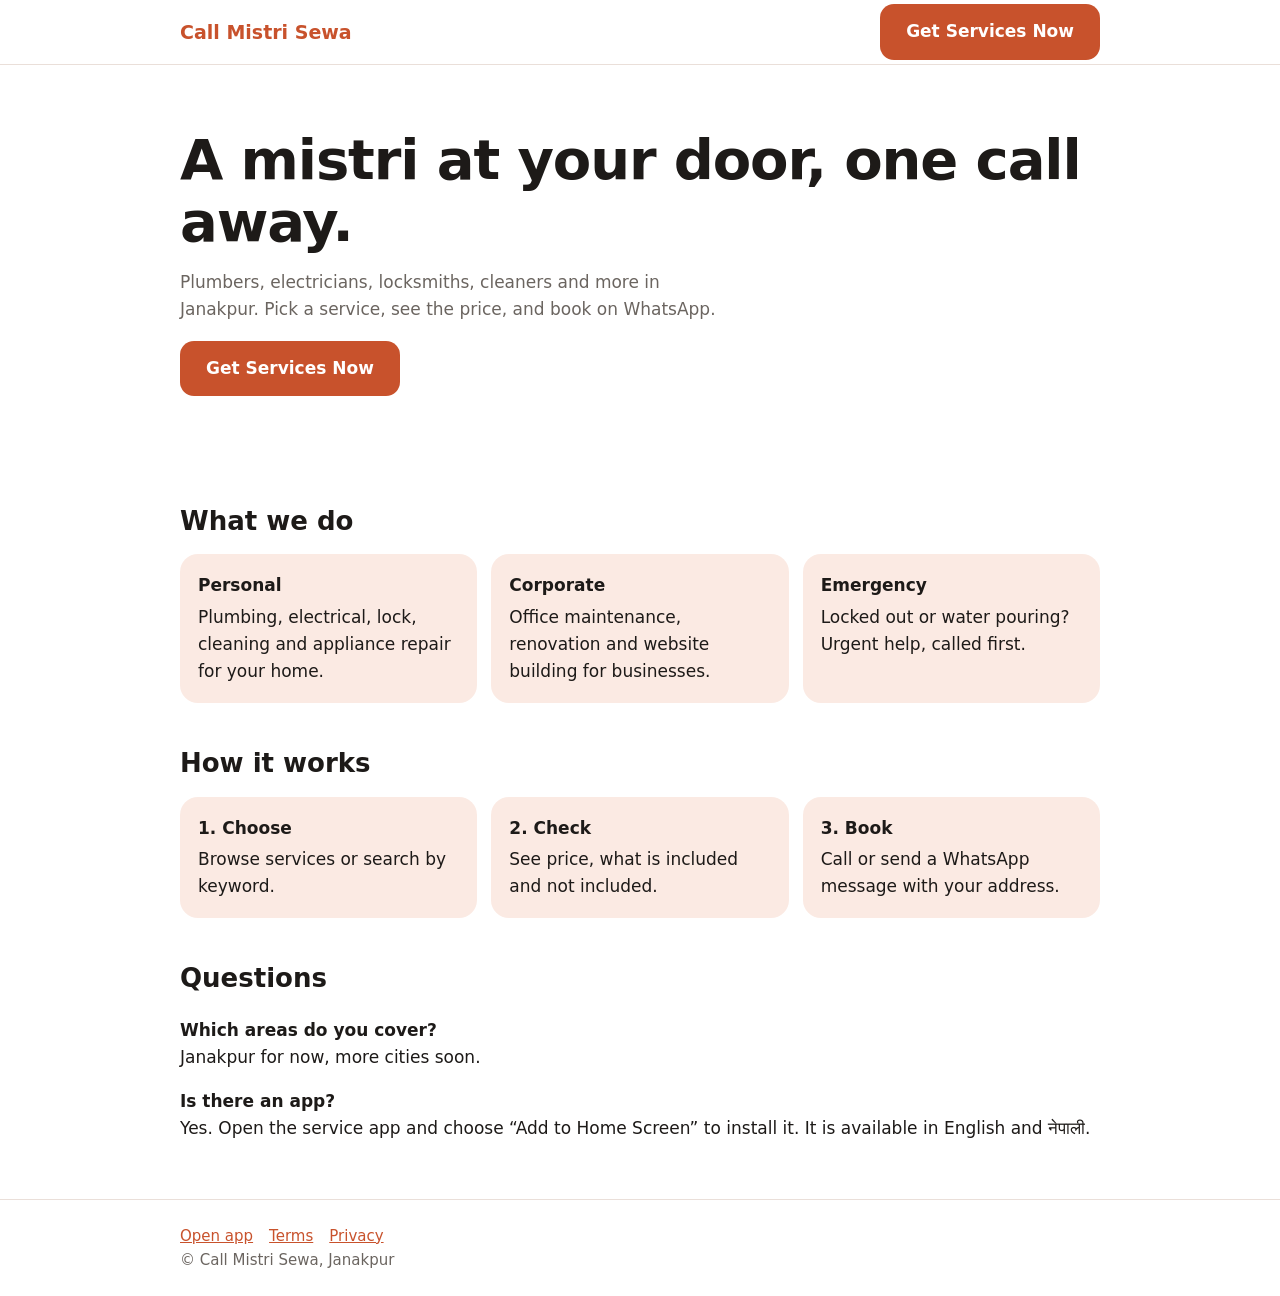
==== index.html @ 62a2dc9b "a" ====
<!doctype html><html lang="en"><head><meta charset="utf-8"><meta name="viewport" content="width=device-width,initial-scale=1">
<title>Call Mistri Sewa – Plumber, Electrician, Locksmith & Home Services in Janakpur</title>
<meta name="description" content="Book trusted plumbers, electricians, locksmiths, cleaners and website builders in Janakpur. Call or WhatsApp in seconds. Emergency services available.">
<link rel="canonical" href="https://domain.com/"><meta name="theme-color" content="#c8522c">
<meta property="og:title" content="Call Mistri Sewa – Home & Business Services in Janakpur"><meta property="og:description" content="Plumbing, electrical, lock, cleaning, renovation and more. Book on WhatsApp."><meta property="og:type" content="website"><meta property="og:url" content="https://domain.com/">
<link rel="stylesheet" href="/site.css">
<script type="application/ld+json">{"@context":"https://schema.org","@type":"HomeAndConstructionBusiness","name":"Call Mistri Sewa","url":"https://domain.com/","areaServed":"Janakpur, Nepal","telephone":"+9779800000000","priceRange":"Rs.","description":"Home, corporate and emergency repair services in Janakpur."}</script></head>
<body><header><div class="w"><a class="logo" href="/">Call Mistri Sewa</a><a class="btn" href="/app/">Get Services Now</a></div></header>
<main class="w"><section class="hero"><h1>A mistri at your door, one call away.</h1><p>Plumbers, electricians, locksmiths, cleaners and more in Janakpur. Pick a service, see the price, and book on WhatsApp.</p><p><a class="btn" href="/app/">Get Services Now</a></p></section>
<section><h2>What we do</h2><div class="grid"><div><b>Personal</b>Plumbing, electrical, lock, cleaning and appliance repair for your home.</div><div><b>Corporate</b>Office maintenance, renovation and website building for businesses.</div><div><b>Emergency</b>Locked out or water pouring? Urgent help, called first.</div></div></section>
<section><h2>How it works</h2><div class="grid"><div><b>1. Choose</b>Browse services or search by keyword.</div><div><b>2. Check</b>See price, what is included and not included.</div><div><b>3. Book</b>Call or send a WhatsApp message with your address.</div></div></section>
<section><h2>Questions</h2><p><b>Which areas do you cover?</b><br>Janakpur for now, more cities soon.</p><p><b>Is there an app?</b><br>Yes. Open the service app and choose “Add to Home Screen” to install it. It is available in English and नेपाली.</p></section></main>
<footer><div class="w"><a href="/app/">Open app</a><a href="/terms.html">Terms</a><a href="/privacy.html">Privacy</a><div>© Call Mistri Sewa, Janakpur</div></div></footer></body></html>
---- site.css ----
:root{--bg:#fff;--ink:#1d1a18;--mut:#6b6560;--brand:#c8522c;--tint:#fbeae3;--line:#eadfd9}
@media(prefers-color-scheme:dark){:root{--bg:#141210;--ink:#f3ece8;--mut:#a39a94;--tint:#2a1a14;--line:#2e2623}}
*{box-sizing:border-box}body{margin:0;font:17px/1.6 system-ui,-apple-system,"Segoe UI",sans-serif;background:var(--bg);color:var(--ink)}
.w{max-width:960px;margin:auto;padding:0 20px}header{border-bottom:1px solid var(--line)}header .w{display:flex;justify-content:space-between;align-items:center;height:64px}
.logo{font-weight:800;font-size:19px;color:var(--brand);text-decoration:none}a{color:var(--brand)}
.btn{display:inline-block;background:var(--brand);color:#fff;padding:14px 26px;border-radius:14px;font-weight:700;text-decoration:none}
.hero{padding:64px 0 48px}h1{font-size:clamp(34px,6vw,56px);line-height:1.1;margin:0 0 16px;letter-spacing:-.02em}h2{font-size:26px;margin:40px 0 12px}
.hero p{max-width:560px;color:var(--mut)}.grid{display:grid;grid-template-columns:repeat(auto-fit,minmax(220px,1fr));gap:14px}
.grid div{background:var(--tint);border-radius:18px;padding:18px}.grid b{display:block;margin-bottom:4px}
footer{border-top:1px solid var(--line);margin-top:56px;padding:24px 0;color:var(--mut);font-size:15px}footer a{margin-right:16px}
.doc{padding:40px 0}.doc h2{font-size:20px}
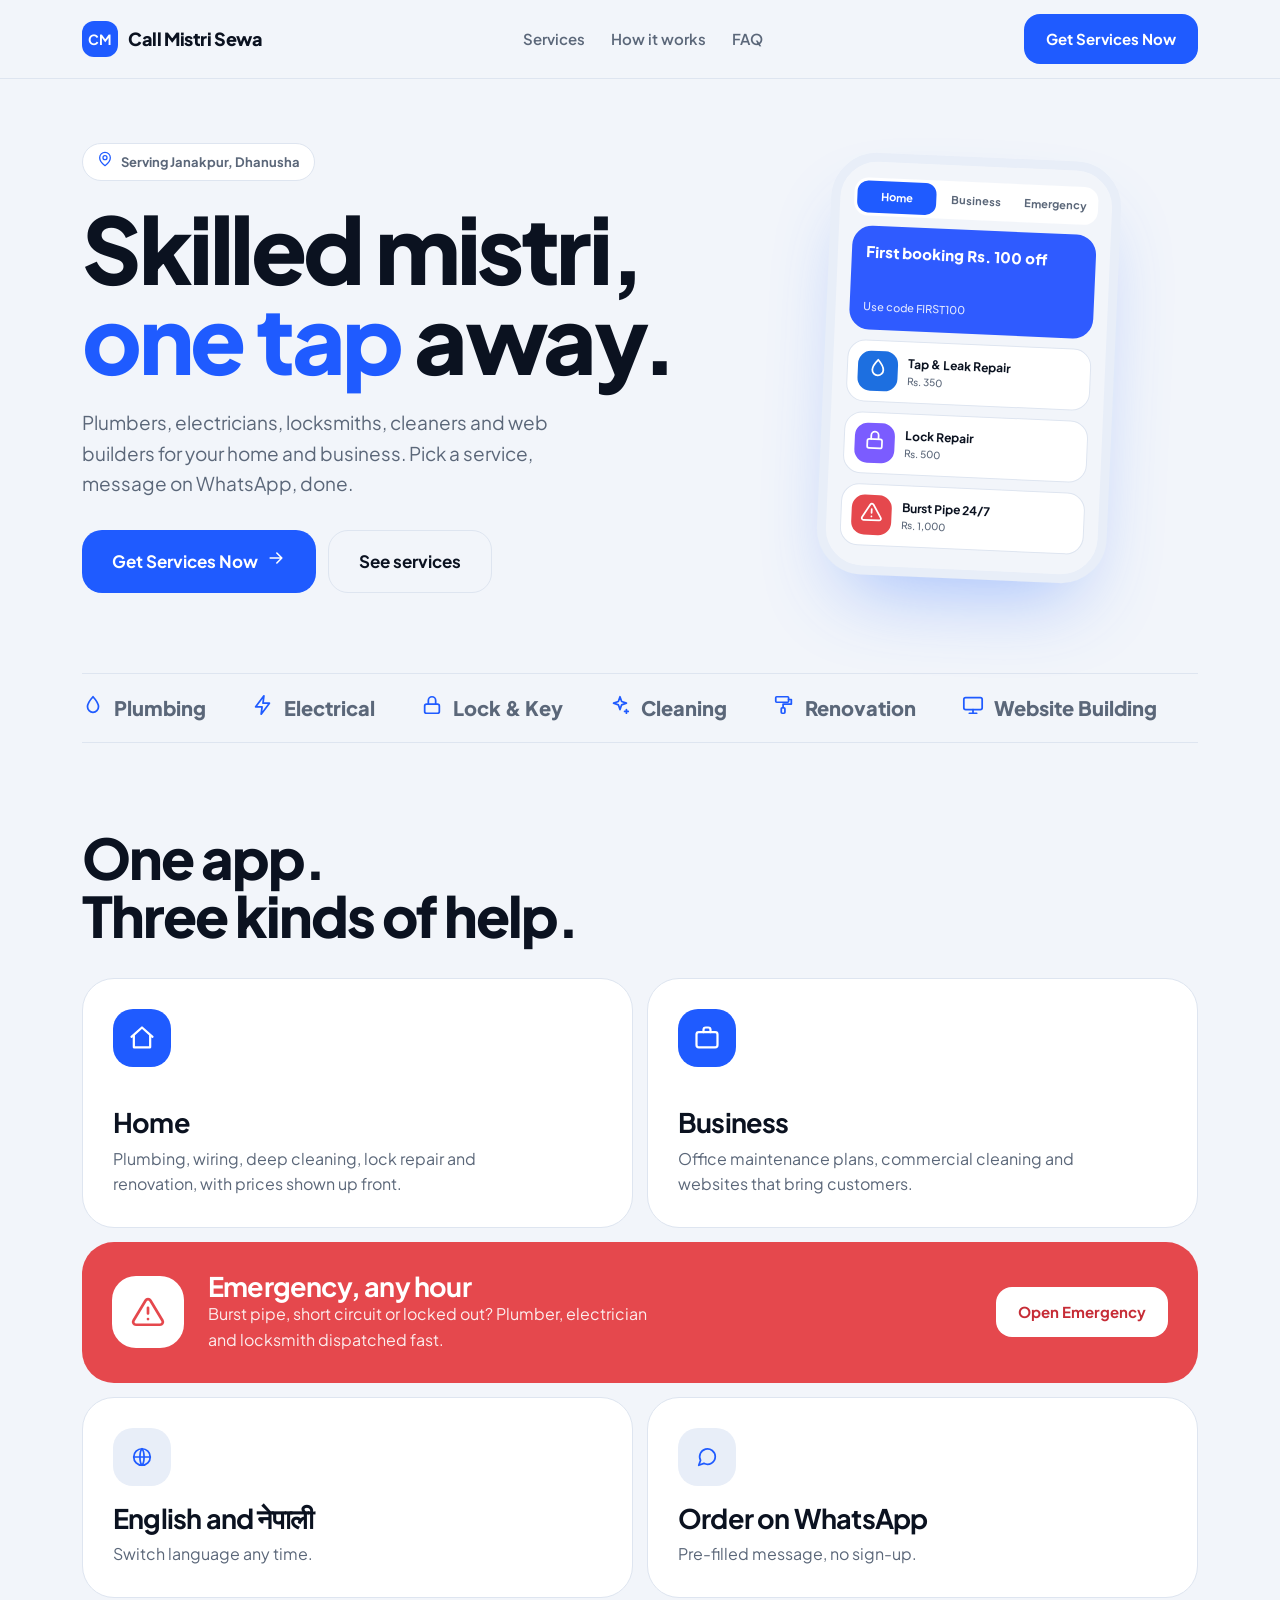
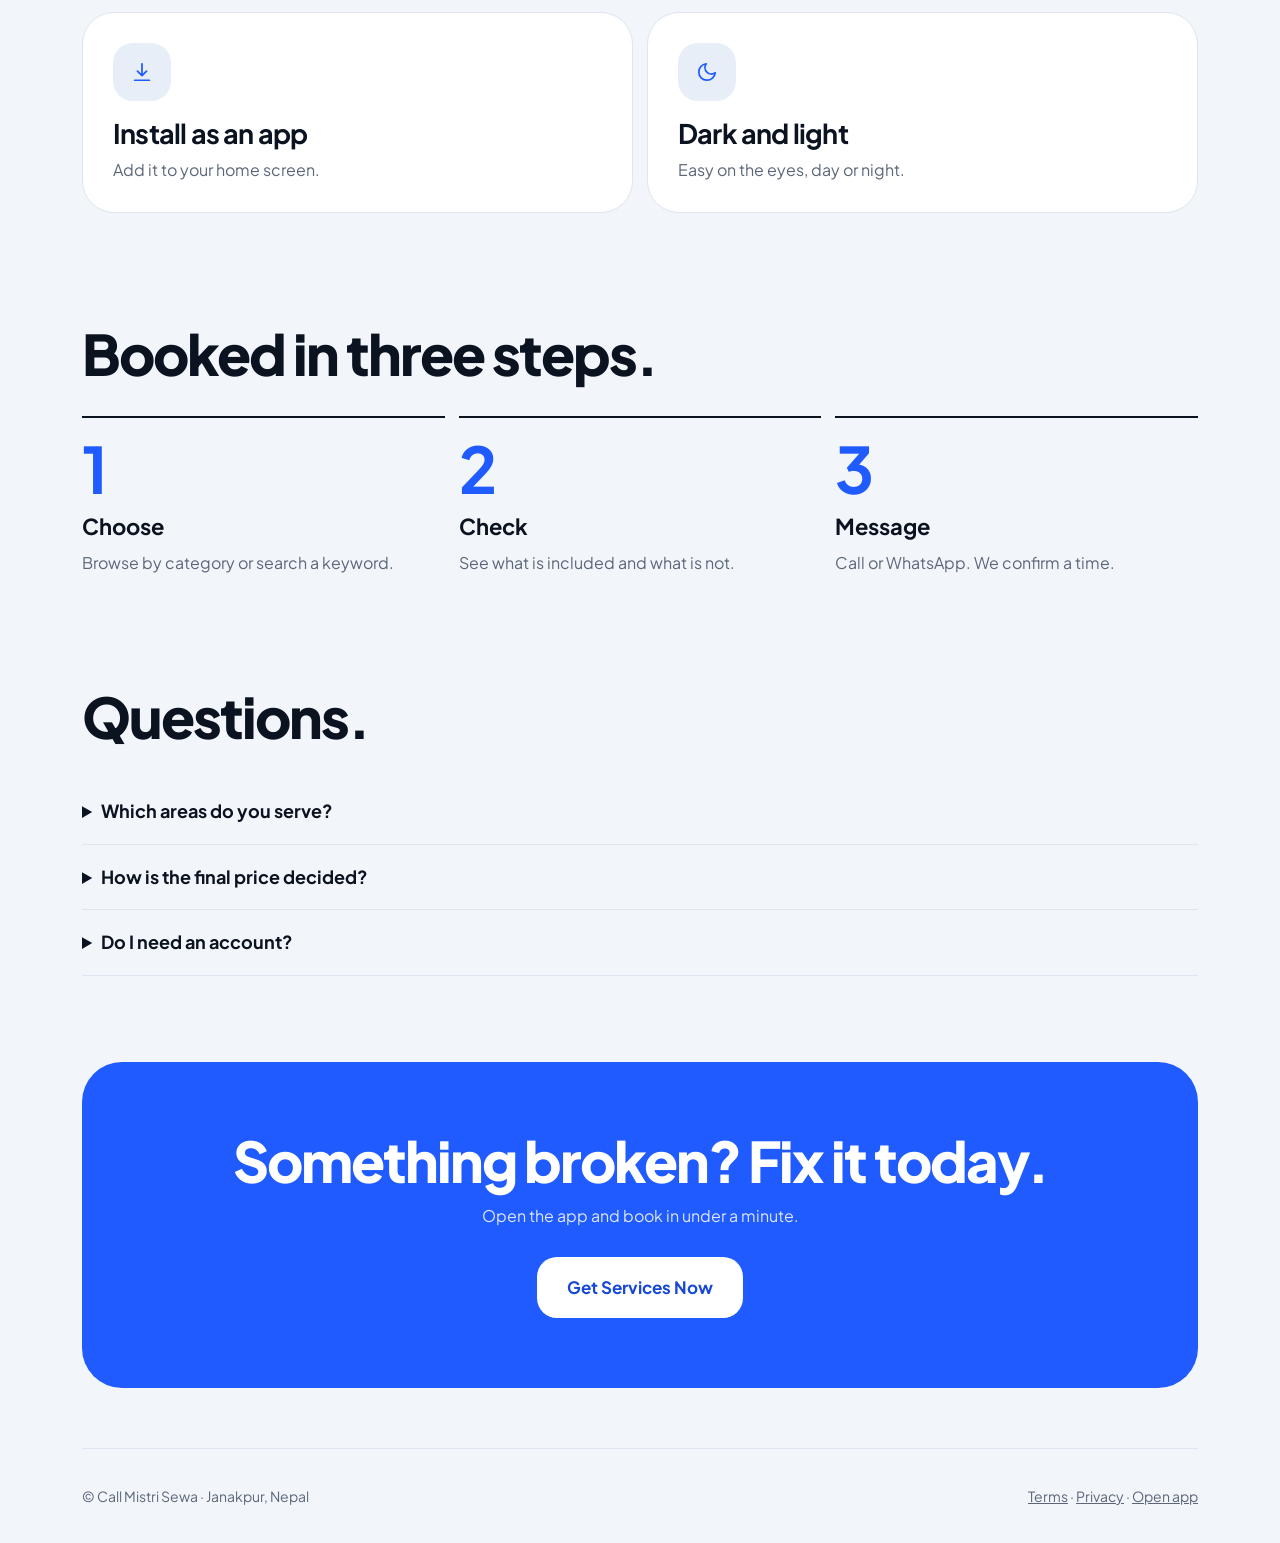
==== commit 0093dbc5: "MVP 1" ====
--- a/index.html
+++ b/index.html
@@ -1,13 +1,24 @@
-<!doctype html><html lang="en"><head><meta charset="utf-8"><meta name="viewport" content="width=device-width,initial-scale=1">
+<!doctype html><html lang=en><head><meta charset=utf-8><meta name=viewport content="width=device-width,initial-scale=1">
 <title>Call Mistri Sewa – Plumber, Electrician, Locksmith & Home Services in Janakpur</title>
-<meta name="description" content="Book trusted plumbers, electricians, locksmiths, cleaners and website builders in Janakpur. Call or WhatsApp in seconds. Emergency services available.">
-<link rel="canonical" href="https://domain.com/"><meta name="theme-color" content="#c8522c">
-<meta property="og:title" content="Call Mistri Sewa – Home & Business Services in Janakpur"><meta property="og:description" content="Plumbing, electrical, lock, cleaning, renovation and more. Book on WhatsApp."><meta property="og:type" content="website"><meta property="og:url" content="https://domain.com/">
-<link rel="stylesheet" href="/site.css">
-<script type="application/ld+json">{"@context":"https://schema.org","@type":"HomeAndConstructionBusiness","name":"Call Mistri Sewa","url":"https://domain.com/","areaServed":"Janakpur, Nepal","telephone":"+9779800000000","priceRange":"Rs.","description":"Home, corporate and emergency repair services in Janakpur."}</script></head>
-<body><header><div class="w"><a class="logo" href="/">Call Mistri Sewa</a><a class="btn" href="/app/">Get Services Now</a></div></header>
-<main class="w"><section class="hero"><h1>A mistri at your door, one call away.</h1><p>Plumbers, electricians, locksmiths, cleaners and more in Janakpur. Pick a service, see the price, and book on WhatsApp.</p><p><a class="btn" href="/app/">Get Services Now</a></p></section>
-<section><h2>What we do</h2><div class="grid"><div><b>Personal</b>Plumbing, electrical, lock, cleaning and appliance repair for your home.</div><div><b>Corporate</b>Office maintenance, renovation and website building for businesses.</div><div><b>Emergency</b>Locked out or water pouring? Urgent help, called first.</div></div></section>
-<section><h2>How it works</h2><div class="grid"><div><b>1. Choose</b>Browse services or search by keyword.</div><div><b>2. Check</b>See price, what is included and not included.</div><div><b>3. Book</b>Call or send a WhatsApp message with your address.</div></div></section>
-<section><h2>Questions</h2><p><b>Which areas do you cover?</b><br>Janakpur for now, more cities soon.</p><p><b>Is there an app?</b><br>Yes. Open the service app and choose “Add to Home Screen” to install it. It is available in English and नेपाली.</p></section></main>
-<footer><div class="w"><a href="/app/">Open app</a><a href="/terms.html">Terms</a><a href="/privacy.html">Privacy</a><div>© Call Mistri Sewa, Janakpur</div></div></footer></body></html>
+<meta name=description content="Book trusted mistri in Janakpur: plumbing, electrical, lock repair, cleaning, renovation, website building and 24/7 emergency help. Order by call or WhatsApp.">
+<link rel=canonical href=https://domain.com/><link rel=icon href=/app/icon.svg><meta name=theme-color content="#0A0E14">
+<meta property=og:title content="Call Mistri Sewa – Home, Business & Emergency Services in Janakpur"><meta property=og:type content=website><meta property=og:image content=https://domain.com/app/icon-512.png>
+<link href="https://fonts.googleapis.com/css2?family=Plus+Jakarta+Sans:wght@400;600;800&family=Noto+Sans+Devanagari:wght@400;700&display=swap" rel=stylesheet><link rel=stylesheet href=/site.css>
+<script type=application/ld+json>{"@context":"https://schema.org","@type":"LocalBusiness","name":"Call Mistri Sewa","areaServed":"Janakpur, Nepal","url":"https://domain.com/","description":"Home, business and emergency services by call or WhatsApp.","priceRange":"Rs."}</script></head>
+<body><div class=top><div class=w><nav><a class=logo href=/><b>CM</b>Call Mistri Sewa</a><div class=l><a href=#services>Services</a><a href=#how>How it works</a><a href=#faq>FAQ</a></div><a class=btn href=/app/>Get Services Now</a></nav></div></div>
+<div class=w><header class=hero><div><div class=pill><span data-i=pin data-s=16></span>Serving Janakpur, Dhanusha</div>
+<h1>Skilled mistri, <span>one tap</span> away.</h1><p class=lead>Plumbers, electricians, locksmiths, cleaners and web builders for your home and business. Pick a service, message on WhatsApp, done.</p>
+<div class=acts><a class="btn big" href=/app/>Get Services Now<span data-i=arrow data-s=20></span></a><a class="btn big o" href=#services>See services</a></div></div>
+<div class=ph aria-hidden=true><div class=s><i>Home</i><i>Business</i><i>Emergency</i></div><div class=m style=background:#2F5BFF>First booking Rs. 100 off<small>Use code FIRST100</small></div>
+<div class=pt><u style=background:#1D6FE0><span data-i=drop></span></u><div>Tap & Leak Repair<small>Rs. 350</small></div></div><div class=pt><u style=background:#7B5CFF><span data-i=lock></span></u><div>Lock Repair<small>Rs. 500</small></div></div><div class=pt><u style=background:#E5484D><span data-i=alert></span></u><div>Burst Pipe 24/7<small>Rs. 1,000</small></div></div></div></header>
+<div class=mq aria-hidden=true><div><span><i data-i=drop></i>Plumbing</span><span><i data-i=bolt></i>Electrical</span><span><i data-i=lock></i>Lock & Key</span><span><i data-i=sparkle></i>Cleaning</span><span><i data-i=roller></i>Renovation</span><span><i data-i=monitor></i>Website Building</span><span><i data-i=building></i>Office Care</span><span><i data-i=drop></i>Plumbing</span><span><i data-i=bolt></i>Electrical</span><span><i data-i=lock></i>Lock & Key</span><span><i data-i=sparkle></i>Cleaning</span><span><i data-i=roller></i>Renovation</span><span><i data-i=monitor></i>Website Building</span><span><i data-i=building></i>Office Care</span></div></div>
+<section id=services><h2>One app.<br>Three kinds of help.</h2><div class=bento>
+<div class=t><div class=ico data-i=home data-s=28></div><div><h3>Home</h3><p>Plumbing, wiring, deep cleaning, lock repair and renovation, with prices shown up front.</p></div></div>
+<div class=t><div class=ico data-i=brief data-s=28></div><div><h3>Business</h3><p>Office maintenance plans, commercial cleaning and websites that bring customers.</p></div></div>
+<div class="t r"><div class=ico data-i=alert data-s=34></div><div><h3 style=margin:0>Emergency, any hour</h3><p>Burst pipe, short circuit or locked out? Plumber, electrician and locksmith dispatched fast.</p></div><a class=btn href=/app/#/emergency>Open Emergency</a></div>
+<div class="t s"><div class=ico data-i=globe></div><div><h3>English and नेपाली</h3><p>Switch language any time.</p></div></div><div class="t s"><div class=ico data-i=chat></div><div><h3>Order on WhatsApp</h3><p>Pre-filled message, no sign-up.</p></div></div>
+<div class="t s"><div class=ico data-i=install></div><div><h3>Install as an app</h3><p>Add it to your home screen.</p></div></div><div class="t s"><div class=ico data-i=moon></div><div><h3>Dark and light</h3><p>Easy on the eyes, day or night.</p></div></div></div></section>
+<section id=how><h2>Booked in three steps.</h2><div class=steps><div><b>1</b><h3>Choose</h3><p>Browse by category or search a keyword.</p></div><div><b>2</b><h3>Check</h3><p>See what is included and what is not.</p></div><div><b>3</b><h3>Message</h3><p>Call or WhatsApp. We confirm a time.</p></div></div></section>
+<section id=faq><h2>Questions.</h2><details><summary>Which areas do you serve?</summary><p>Currently Janakpur and nearby areas in Dhanusha. More cities will be added.</p></details><details><summary>How is the final price decided?</summary><p>Listed prices are starting prices. The mistri confirms the final price before work begins.</p></details><details><summary>Do I need an account?</summary><p>No. Message us on WhatsApp or call directly.</p></details></section>
+<div class=cta><h2>Something broken? Fix it today.</h2><p>Open the app and book in under a minute.</p><a class="btn big" href=/app/>Get Services Now</a></div>
+<footer><span>© Call Mistri Sewa · Janakpur, Nepal</span><span><a href=/terms.html>Terms</a> · <a href=/privacy.html>Privacy</a> · <a href=/app/>Open app</a></span></footer></div><script src=/icons.js></script></body></html>
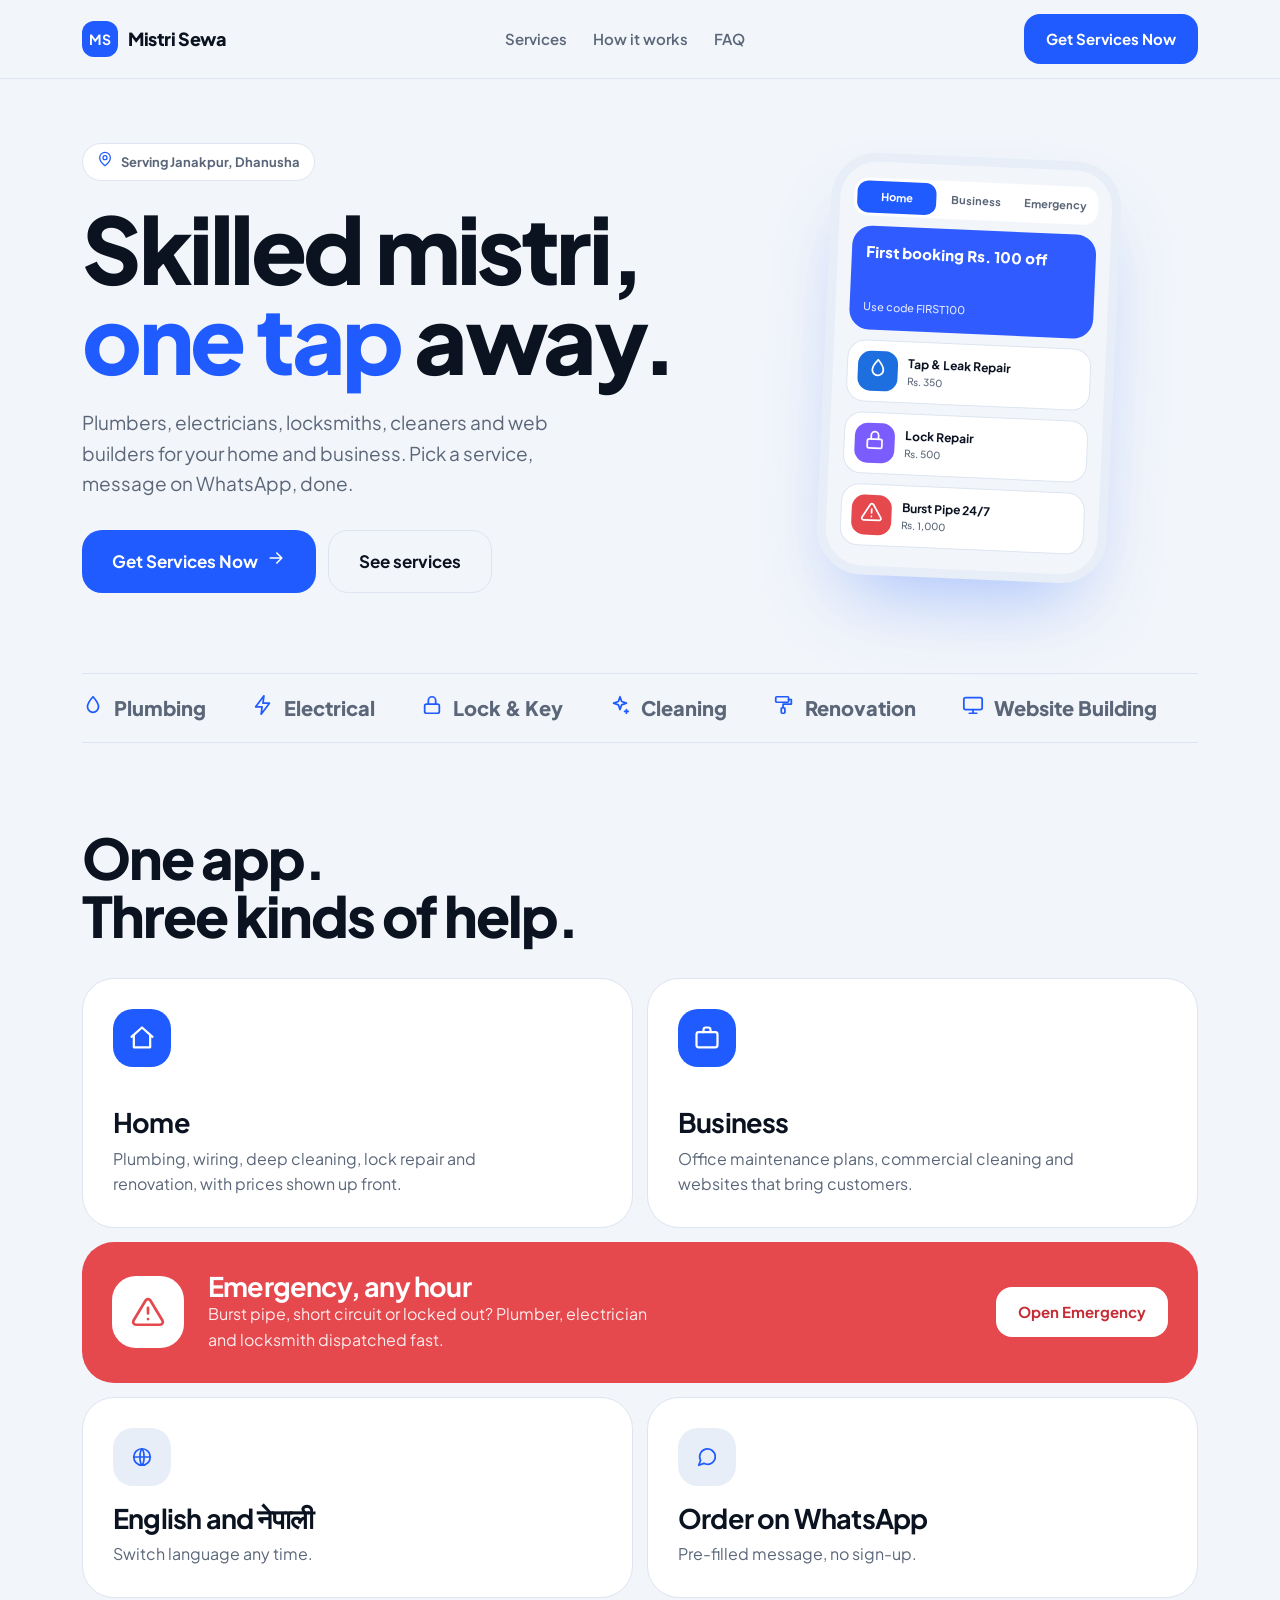
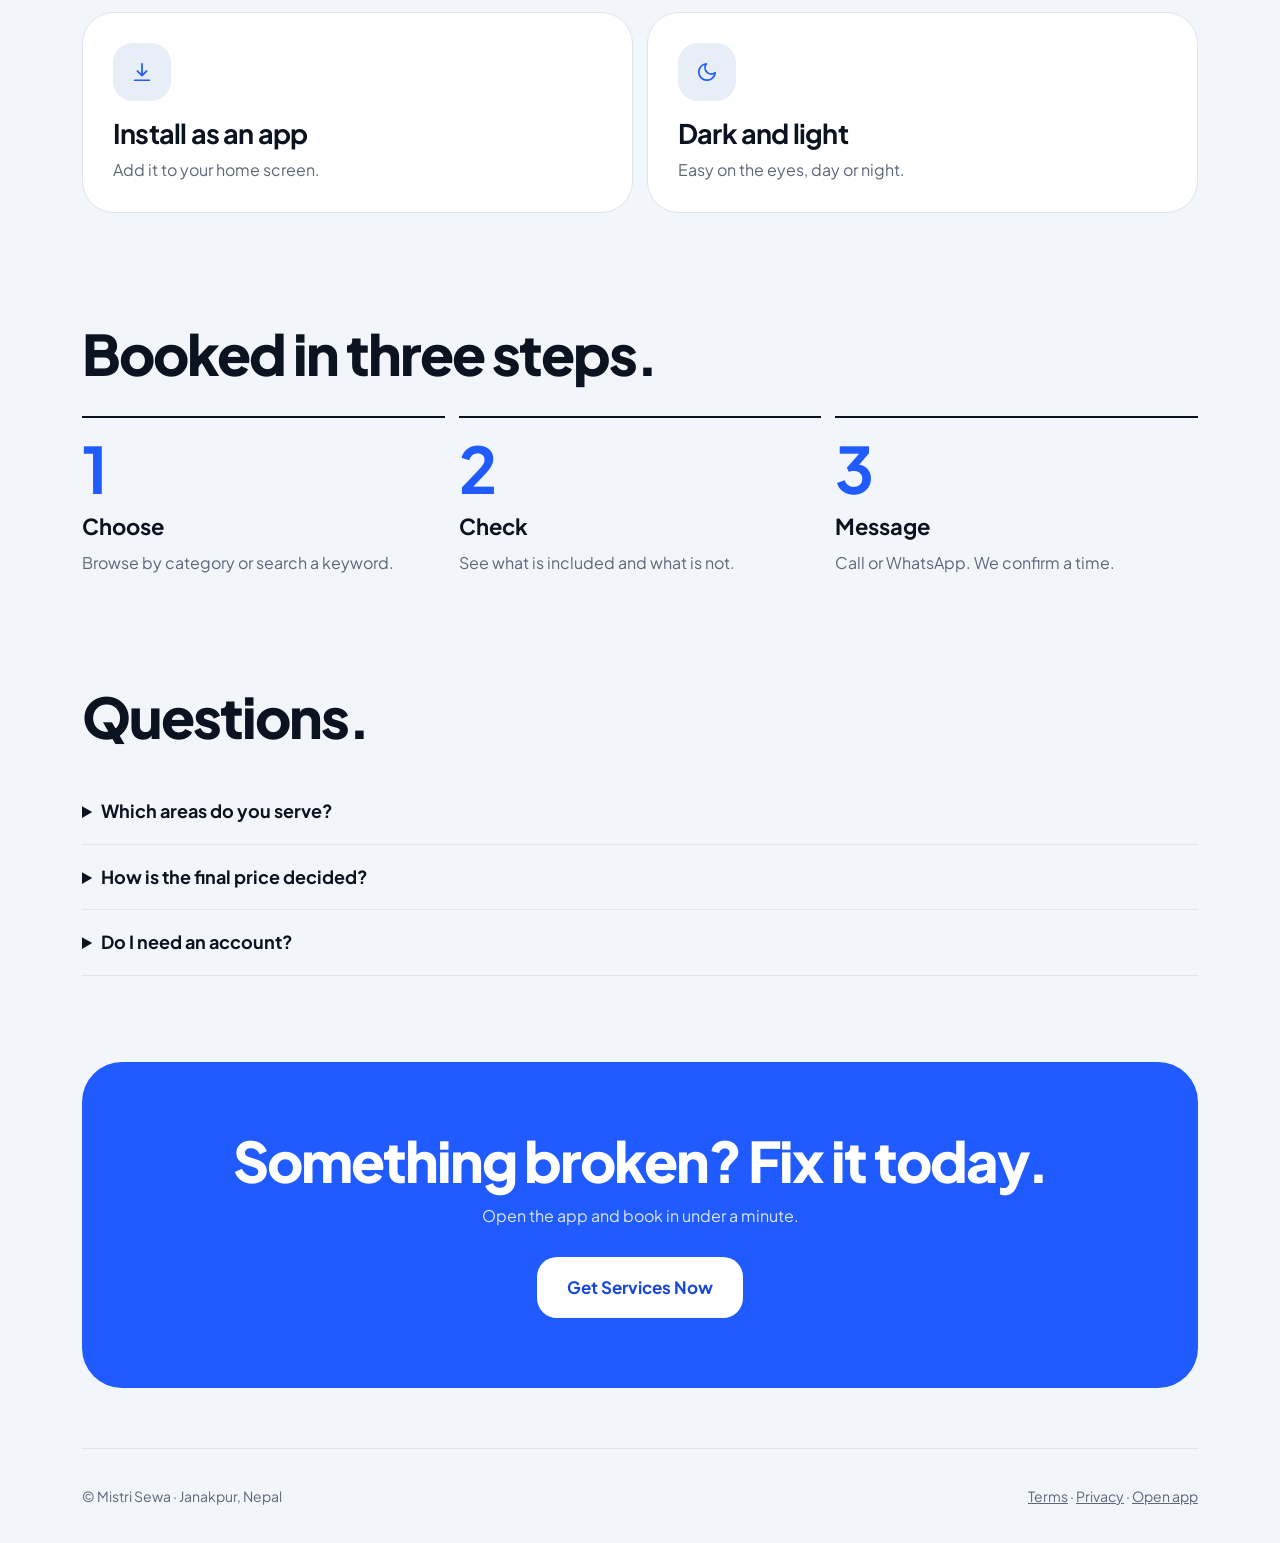
==== commit 1619a6de: "a" ====
--- a/index.html
+++ b/index.html
@@ -1,24 +1,24 @@
 <!doctype html><html lang=en><head><meta charset=utf-8><meta name=viewport content="width=device-width,initial-scale=1">
-<title>Call Mistri Sewa – Plumber, Electrician, Locksmith & Home Services in Janakpur</title>
+<title>Mistri Sewa – Plumber, Electrician, Locksmith & Home Services in Janakpur</title>
 <meta name=description content="Book trusted mistri in Janakpur: plumbing, electrical, lock repair, cleaning, renovation, website building and 24/7 emergency help. Order by call or WhatsApp.">
-<link rel=canonical href=https://domain.com/><link rel=icon href=/app/icon.svg><meta name=theme-color content="#0A0E14">
-<meta property=og:title content="Call Mistri Sewa – Home, Business & Emergency Services in Janakpur"><meta property=og:type content=website><meta property=og:image content=https://domain.com/app/icon-512.png>
-<link href="https://fonts.googleapis.com/css2?family=Plus+Jakarta+Sans:wght@400;600;800&family=Noto+Sans+Devanagari:wght@400;700&display=swap" rel=stylesheet><link rel=stylesheet href=/site.css>
-<script type=application/ld+json>{"@context":"https://schema.org","@type":"LocalBusiness","name":"Call Mistri Sewa","areaServed":"Janakpur, Nepal","url":"https://domain.com/","description":"Home, business and emergency services by call or WhatsApp.","priceRange":"Rs."}</script></head>
-<body><div class=top><div class=w><nav><a class=logo href=/><b>CM</b>Call Mistri Sewa</a><div class=l><a href=#services>Services</a><a href=#how>How it works</a><a href=#faq>FAQ</a></div><a class=btn href=/app/>Get Services Now</a></nav></div></div>
+<link rel=canonical href=https://domain.com/><link rel=icon href=app/icon.svg><meta name=theme-color content="#0A0E14">
+<meta property=og:title content="Mistri Sewa – Home, Business & Emergency Services in Janakpur"><meta property=og:type content=website><meta property=og:image content=https://domain.com/app/icon-512.png>
+<link href="https://fonts.googleapis.com/css2?family=Plus+Jakarta+Sans:wght@400;600;800&family=Noto+Sans+Devanagari:wght@400;700&display=swap" rel=stylesheet><link rel=stylesheet href=site.css>
+<script type=application/ld+json>{"@context":"https://schema.org","@type":"LocalBusiness","name":"Mistri Sewa","areaServed":"Janakpur, Nepal","url":"https://domain.com/","description":"Home, business and emergency services by call or WhatsApp.","priceRange":"Rs."}</script></head>
+<body><div class=top><div class=w><nav><a class=logo href=./><b>MS</b>Mistri Sewa</a><div class=l><a href=#services>Services</a><a href=#how>How it works</a><a href=#faq>FAQ</a></div><a class=btn href=app/>Get Services Now</a></nav></div></div>
 <div class=w><header class=hero><div><div class=pill><span data-i=pin data-s=16></span>Serving Janakpur, Dhanusha</div>
 <h1>Skilled mistri, <span>one tap</span> away.</h1><p class=lead>Plumbers, electricians, locksmiths, cleaners and web builders for your home and business. Pick a service, message on WhatsApp, done.</p>
-<div class=acts><a class="btn big" href=/app/>Get Services Now<span data-i=arrow data-s=20></span></a><a class="btn big o" href=#services>See services</a></div></div>
+<div class=acts><a class="btn big" href=app/>Get Services Now<span data-i=arrow data-s=20></span></a><a class="btn big o" href=#services>See services</a></div></div>
 <div class=ph aria-hidden=true><div class=s><i>Home</i><i>Business</i><i>Emergency</i></div><div class=m style=background:#2F5BFF>First booking Rs. 100 off<small>Use code FIRST100</small></div>
 <div class=pt><u style=background:#1D6FE0><span data-i=drop></span></u><div>Tap & Leak Repair<small>Rs. 350</small></div></div><div class=pt><u style=background:#7B5CFF><span data-i=lock></span></u><div>Lock Repair<small>Rs. 500</small></div></div><div class=pt><u style=background:#E5484D><span data-i=alert></span></u><div>Burst Pipe 24/7<small>Rs. 1,000</small></div></div></div></header>
 <div class=mq aria-hidden=true><div><span><i data-i=drop></i>Plumbing</span><span><i data-i=bolt></i>Electrical</span><span><i data-i=lock></i>Lock & Key</span><span><i data-i=sparkle></i>Cleaning</span><span><i data-i=roller></i>Renovation</span><span><i data-i=monitor></i>Website Building</span><span><i data-i=building></i>Office Care</span><span><i data-i=drop></i>Plumbing</span><span><i data-i=bolt></i>Electrical</span><span><i data-i=lock></i>Lock & Key</span><span><i data-i=sparkle></i>Cleaning</span><span><i data-i=roller></i>Renovation</span><span><i data-i=monitor></i>Website Building</span><span><i data-i=building></i>Office Care</span></div></div>
 <section id=services><h2>One app.<br>Three kinds of help.</h2><div class=bento>
 <div class=t><div class=ico data-i=home data-s=28></div><div><h3>Home</h3><p>Plumbing, wiring, deep cleaning, lock repair and renovation, with prices shown up front.</p></div></div>
 <div class=t><div class=ico data-i=brief data-s=28></div><div><h3>Business</h3><p>Office maintenance plans, commercial cleaning and websites that bring customers.</p></div></div>
-<div class="t r"><div class=ico data-i=alert data-s=34></div><div><h3 style=margin:0>Emergency, any hour</h3><p>Burst pipe, short circuit or locked out? Plumber, electrician and locksmith dispatched fast.</p></div><a class=btn href=/app/#/emergency>Open Emergency</a></div>
+<div class="t r"><div class=ico data-i=alert data-s=34></div><div><h3 style=margin:0>Emergency, any hour</h3><p>Burst pipe, short circuit or locked out? Plumber, electrician and locksmith dispatched fast.</p></div><a class=btn href=app/#/emergency>Open Emergency</a></div>
 <div class="t s"><div class=ico data-i=globe></div><div><h3>English and नेपाली</h3><p>Switch language any time.</p></div></div><div class="t s"><div class=ico data-i=chat></div><div><h3>Order on WhatsApp</h3><p>Pre-filled message, no sign-up.</p></div></div>
 <div class="t s"><div class=ico data-i=install></div><div><h3>Install as an app</h3><p>Add it to your home screen.</p></div></div><div class="t s"><div class=ico data-i=moon></div><div><h3>Dark and light</h3><p>Easy on the eyes, day or night.</p></div></div></div></section>
 <section id=how><h2>Booked in three steps.</h2><div class=steps><div><b>1</b><h3>Choose</h3><p>Browse by category or search a keyword.</p></div><div><b>2</b><h3>Check</h3><p>See what is included and what is not.</p></div><div><b>3</b><h3>Message</h3><p>Call or WhatsApp. We confirm a time.</p></div></div></section>
 <section id=faq><h2>Questions.</h2><details><summary>Which areas do you serve?</summary><p>Currently Janakpur and nearby areas in Dhanusha. More cities will be added.</p></details><details><summary>How is the final price decided?</summary><p>Listed prices are starting prices. The mistri confirms the final price before work begins.</p></details><details><summary>Do I need an account?</summary><p>No. Message us on WhatsApp or call directly.</p></details></section>
-<div class=cta><h2>Something broken? Fix it today.</h2><p>Open the app and book in under a minute.</p><a class="btn big" href=/app/>Get Services Now</a></div>
-<footer><span>© Call Mistri Sewa · Janakpur, Nepal</span><span><a href=/terms.html>Terms</a> · <a href=/privacy.html>Privacy</a> · <a href=/app/>Open app</a></span></footer></div><script src=/icons.js></script></body></html>
+<div class=cta><h2>Something broken? Fix it today.</h2><p>Open the app and book in under a minute.</p><a class="btn big" href=app/>Get Services Now</a></div>
+<footer><span>© Mistri Sewa · Janakpur, Nepal</span><span><a href=terms.html>Terms</a> · <a href=privacy.html>Privacy</a> · <a href=app/>Open app</a></span></footer></div><script src=icons.js></script></body></html>
